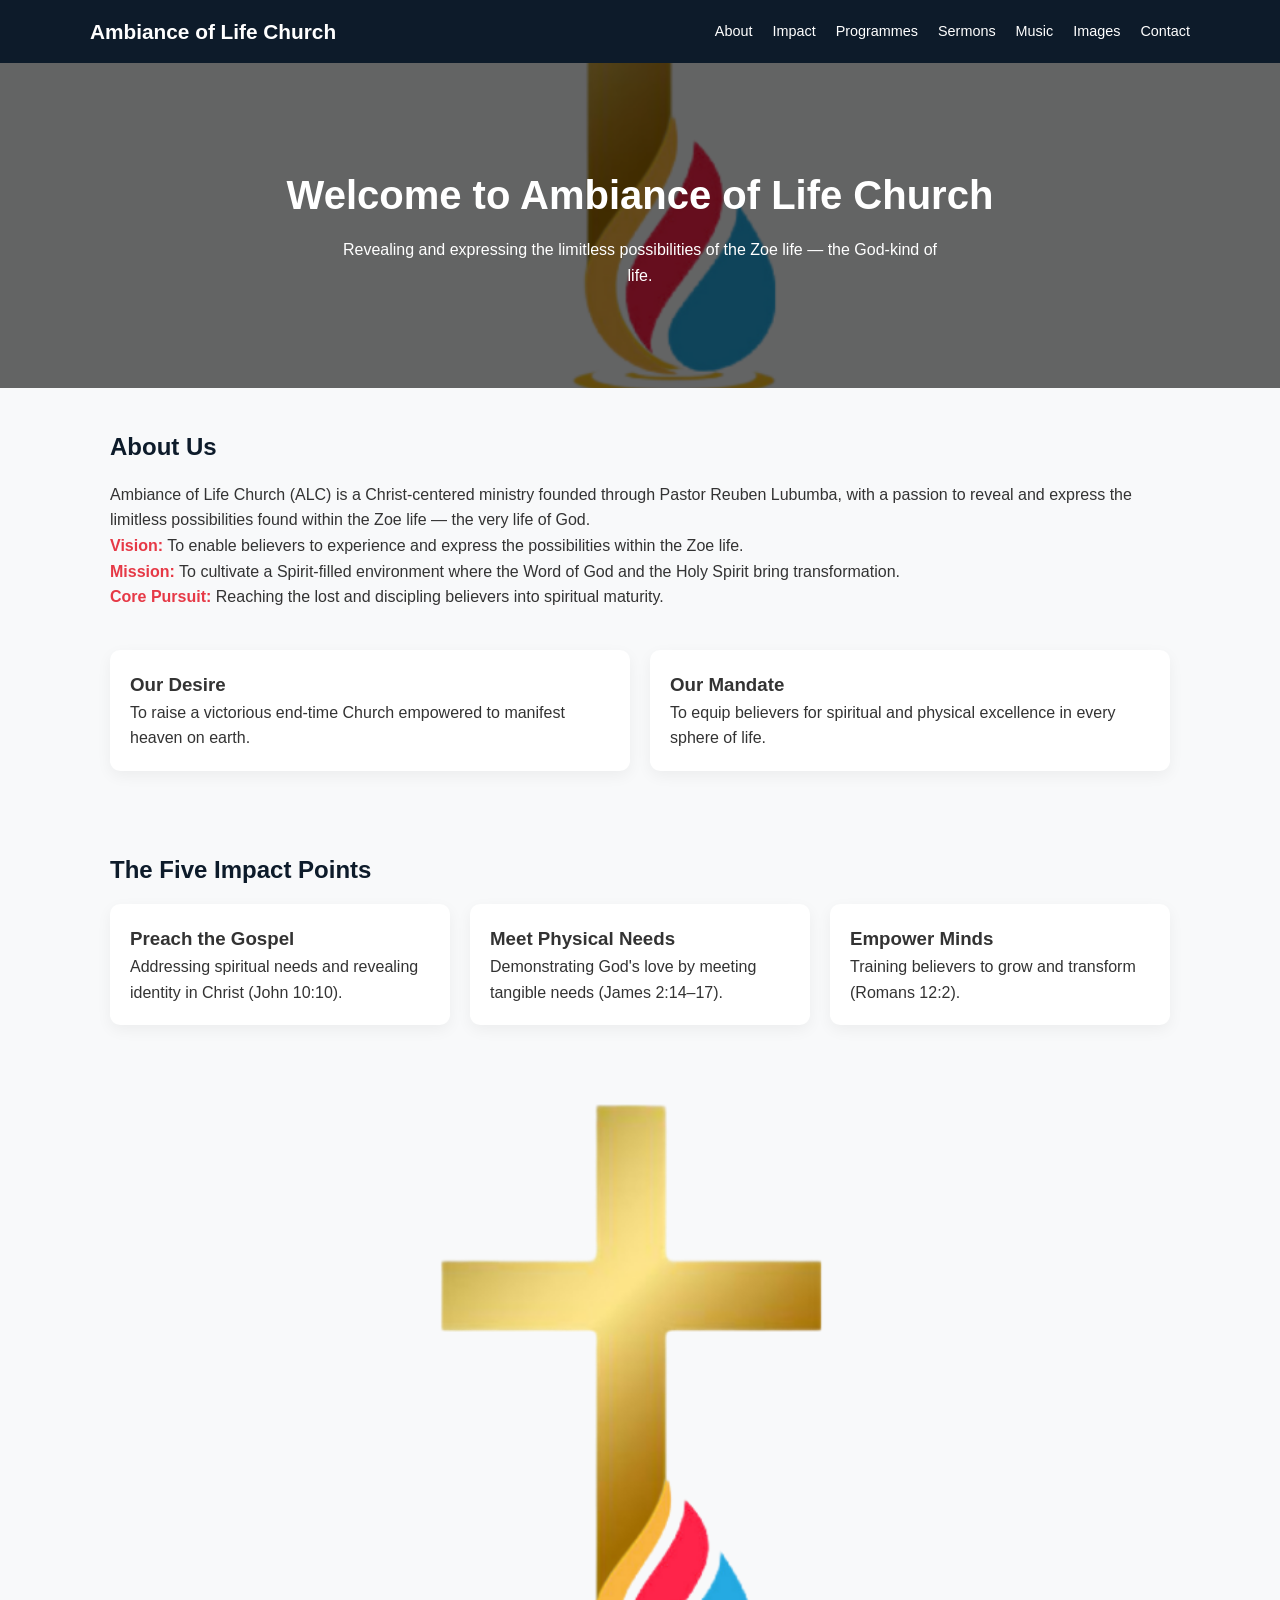
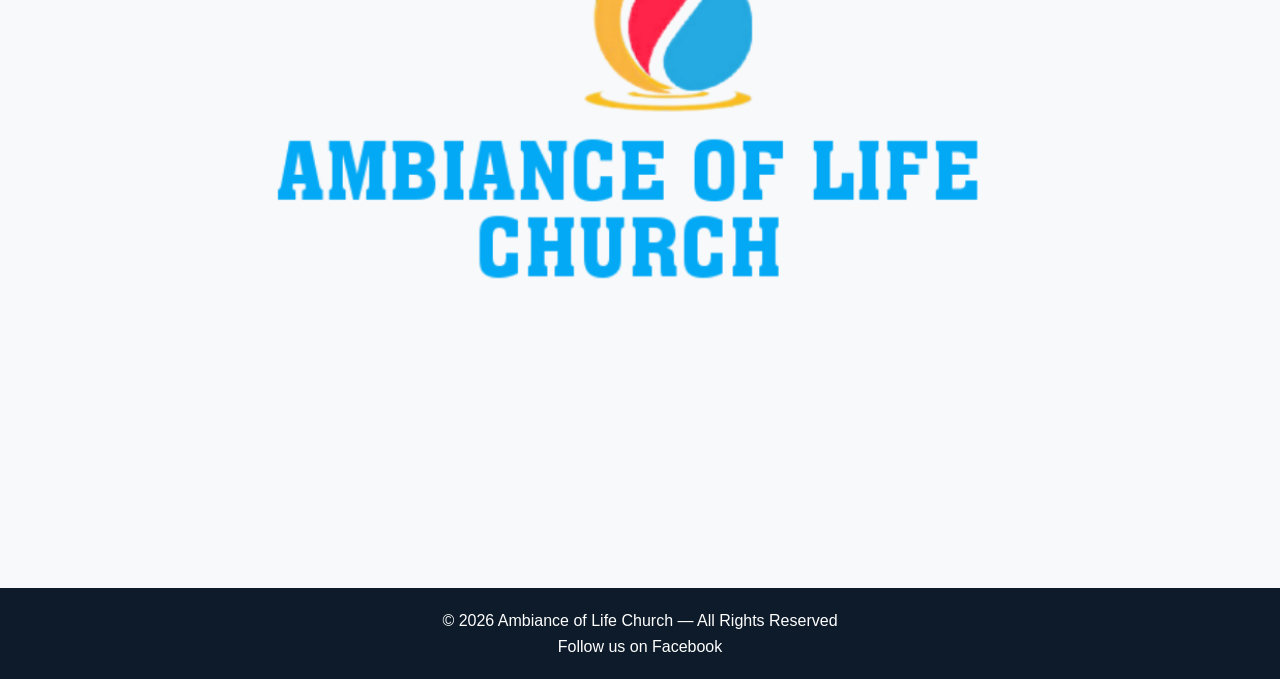
==== index.html @ 59836c92 "Add files via upload" ====
﻿<!DOCTYPE html>
<html lang="en">
<head>
  <meta charset="UTF-8" />
  <meta name="viewport" content="width=device-width, initial-scale=1.0" />
  <title>Ambiance of Life Church</title>

  <style>
    :root {
      --primary: #0d1b2a;
      --accent: #e63946;
      --light: #f8f9fa;
      --text: #333;
    }

    * {
      margin: 0;
      padding: 0;
      box-sizing: border-box;
      font-family: "Segoe UI", Tahoma, Geneva, Verdana, sans-serif;
    }

    body {
      background: var(--light);
      color: var(--text);
      line-height: 1.6;
    }

    /* HEADER */
    header {
      background: var(--primary);
      color: white;
      padding: 15px 20px;
      position: sticky;
      top: 0;
      z-index: 1000;
    }

    .nav {
      display: flex;
      justify-content: space-between;
      align-items: center;
      max-width: 1100px;
      margin: auto;
    }

    .logo {
      font-size: 1.3rem;
      font-weight: bold;
    }

    .menu {
      display: flex;
      gap: 20px;
    }

    .menu a {
      color: white;
      text-decoration: none;
      font-size: 0.9rem;
      transition: 0.3s;
    }

    .menu a:hover {
      color: var(--accent);
    }

    /* MOBILE MENU */
    .menu-toggle {
      display: none;
      font-size: 1.5rem;
      cursor: pointer;
    }

    @media(max-width: 768px) {
      .menu {
        position: absolute;
        top: 60px;
        left: 0;
        width: 100%;
        background: var(--primary);
        flex-direction: column;
        align-items: center;
        display: none;
      }

      .menu.active {
        display: flex;
      }

      .menu-toggle {
        display: block;
      }
    }

    /* HERO */
    .hero {
      background: linear-gradient(rgba(0,0,0,0.6), rgba(0,0,0,0.6)),
        url('IMAGES/ALC1.png') center/cover no-repeat;
      color: white;
      text-align: center;
      padding: 100px 20px;
    }

    .hero h1 {
      font-size: 2.5rem;
      margin-bottom: 10px;
    }

    .hero p {
      max-width: 600px;
      margin: auto;
    }

    /* CONTENT */
    .container {
      max-width: 1100px;
      margin: auto;
      padding: 40px 20px;
    }

    h2 {
      margin-bottom: 15px;
      color: var(--primary);
    }

    .section {
      margin-bottom: 40px;
    }

    .highlight {
      font-weight: bold;
      color: var(--accent);
    }

    /* GRID */
    .grid {
      display: grid;
      grid-template-columns: repeat(auto-fit, minmax(250px, 1fr));
      gap: 20px;
    }

    .card {
      background: white;
      padding: 20px;
      border-radius: 10px;
      box-shadow: 0 5px 15px rgba(0,0,0,0.05);
    }

    /* IMAGE */
    img {
      width: 100%;
      border-radius: 10px;
      margin-top: 15px;
    }

    /* FOOTER */
    footer {
      background: var(--primary);
      color: white;
      text-align: center;
      padding: 20px;
      margin-top: 40px;
    }
  </style>
</head>

<body>

  <!-- HEADER -->
  <header>
    <div class="nav">
      <div class="logo">Ambiance of Life Church</div>
      <div class="menu-toggle" onclick="toggleMenu()">☰</div>

      <nav class="menu" id="menu">
        <a href="#about">About</a>
        <a href="#impact">Impact</a>
        <a href="#">Programmes</a>
        <a href="#">Sermons</a>
        <a href="music.html">Music</a>
	<a href="gallery.html">Images</a>
        <a href="#">Contact</a>
      </nav>
    </div>
  </header>

  <!-- HERO -->
  <section class="hero">
    <h1>Welcome to Ambiance of Life Church</h1>
    <p>Revealing and expressing the limitless possibilities of the Zoe life — the God-kind of life.</p>
  </section>

  <!-- ABOUT -->
  <section class="container" id="about">
    <div class="section">
      <h2>About Us</h2>

      <p>
        Ambiance of Life Church (ALC) is a Christ-centered ministry founded through
        Pastor Reuben Lubumba, with a passion to reveal and express the limitless
        possibilities found within the Zoe life — the very life of God.
      </p>

      <p><span class="highlight">Vision:</span> To enable believers to experience and express the possibilities within the Zoe life.</p>

      <p><span class="highlight">Mission:</span> To cultivate a Spirit-filled environment where the Word of God and the Holy Spirit bring transformation.</p>

      <p><span class="highlight">Core Pursuit:</span> Reaching the lost and discipling believers into spiritual maturity.</p>
    </div>

    <!-- GRID SECTION -->
    <div class="grid">
      <div class="card">
        <h3>Our Desire</h3>
        <p>To raise a victorious end-time Church empowered to manifest heaven on earth.</p>
      </div>

      <div class="card">
        <h3>Our Mandate</h3>
        <p>To equip believers for spiritual and physical excellence in every sphere of life.</p>
      </div>
    </div>
  </section>

  <!-- IMPACT -->
  <section class="container" id="impact">
    <h2>The Five Impact Points</h2>

    <div class="grid">

      <div class="card">
        <h3>Preach the Gospel</h3>
        <p>Addressing spiritual needs and revealing identity in Christ (John 10:10).</p>
      </div>

      <div class="card">
        <h3>Meet Physical Needs</h3>
        <p>Demonstrating God's love by meeting tangible needs (James 2:14–17).</p>
      </div>

      <div class="card">
        <h3>Empower Minds</h3>
        <p>Training believers to grow and transform (Romans 12:2).</p>
      </div>

    </div>

    <img src="IMAGES/ALC1.png" alt="Church Image">
  </section>

  <!-- FOOTER -->
  <footer>
    <p>© 2026 Ambiance of Life Church — All Rights Reserved</p>
    <p>Follow us on Facebook</p>
  </footer>

  <!-- SCRIPT -->
  <script>
    function toggleMenu() {
      document.getElementById("menu").classList.toggle("active");
    }
  </script>

</body>
</html>
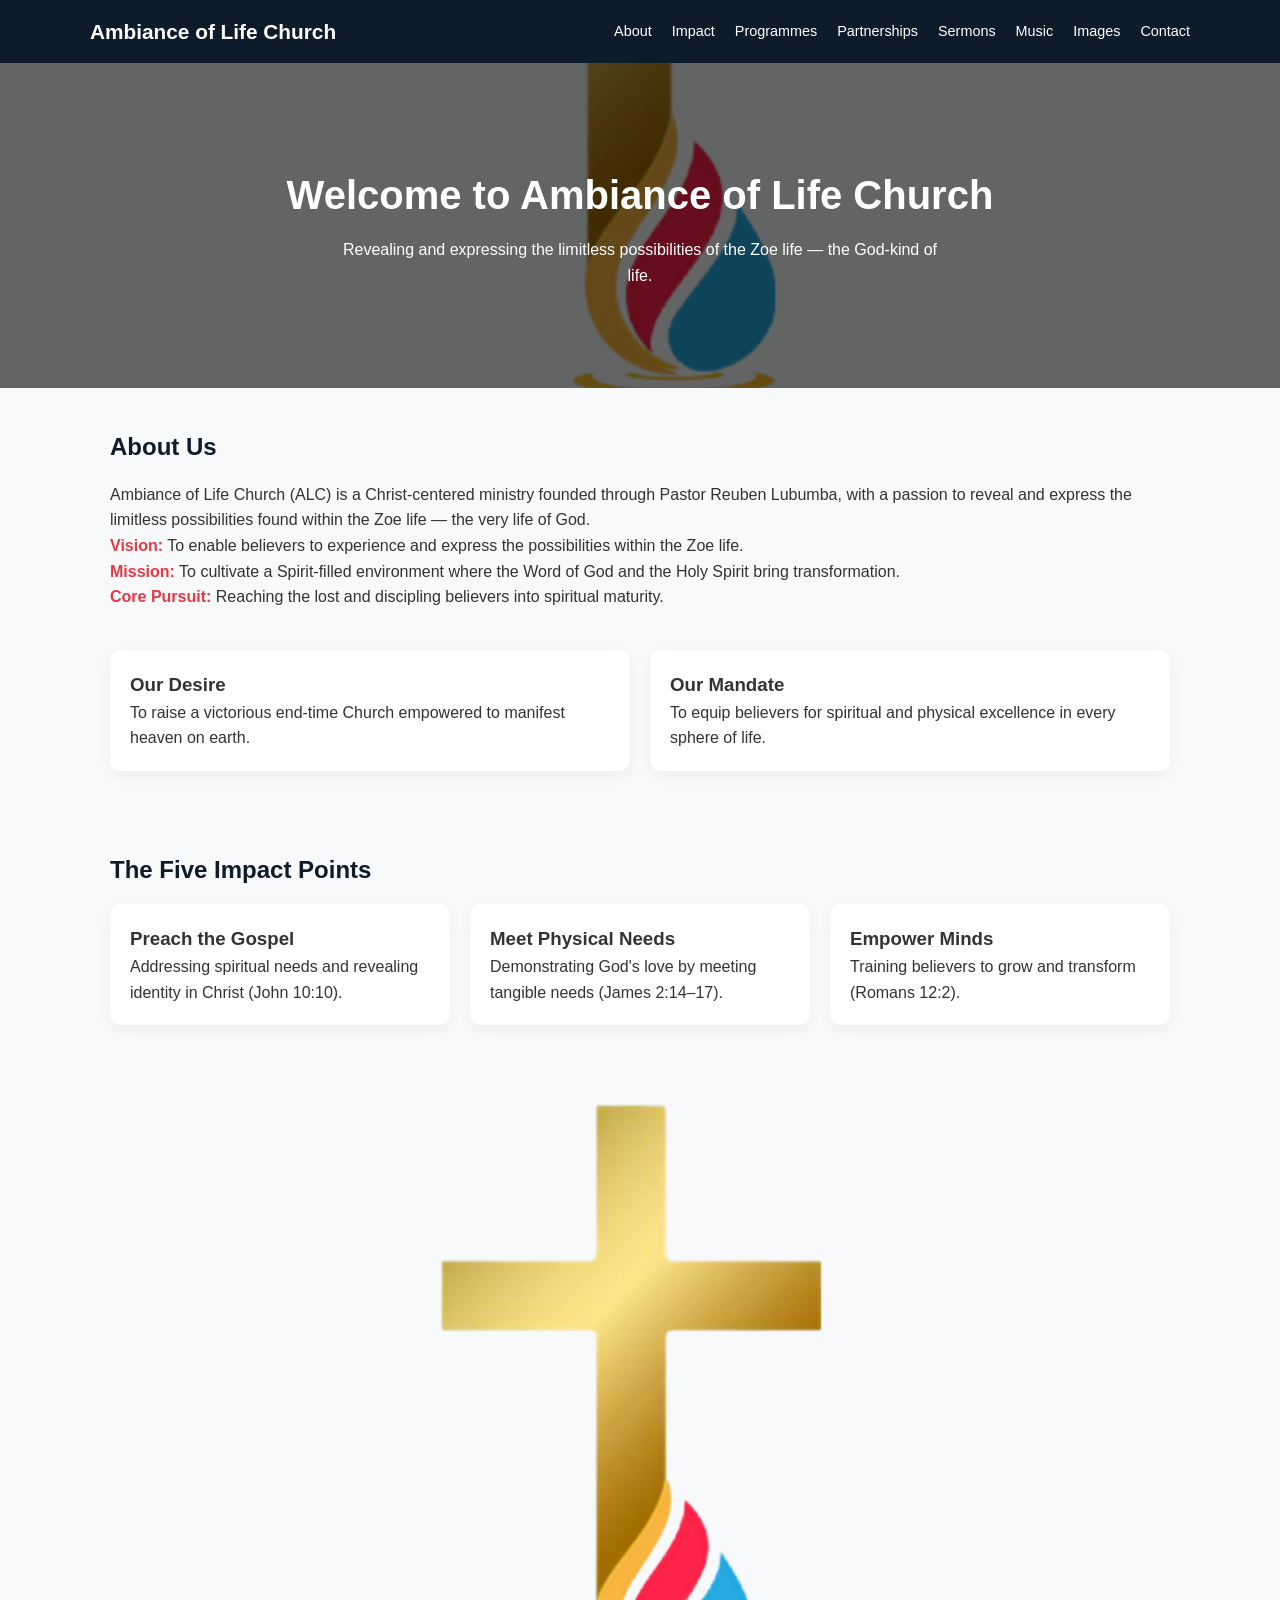
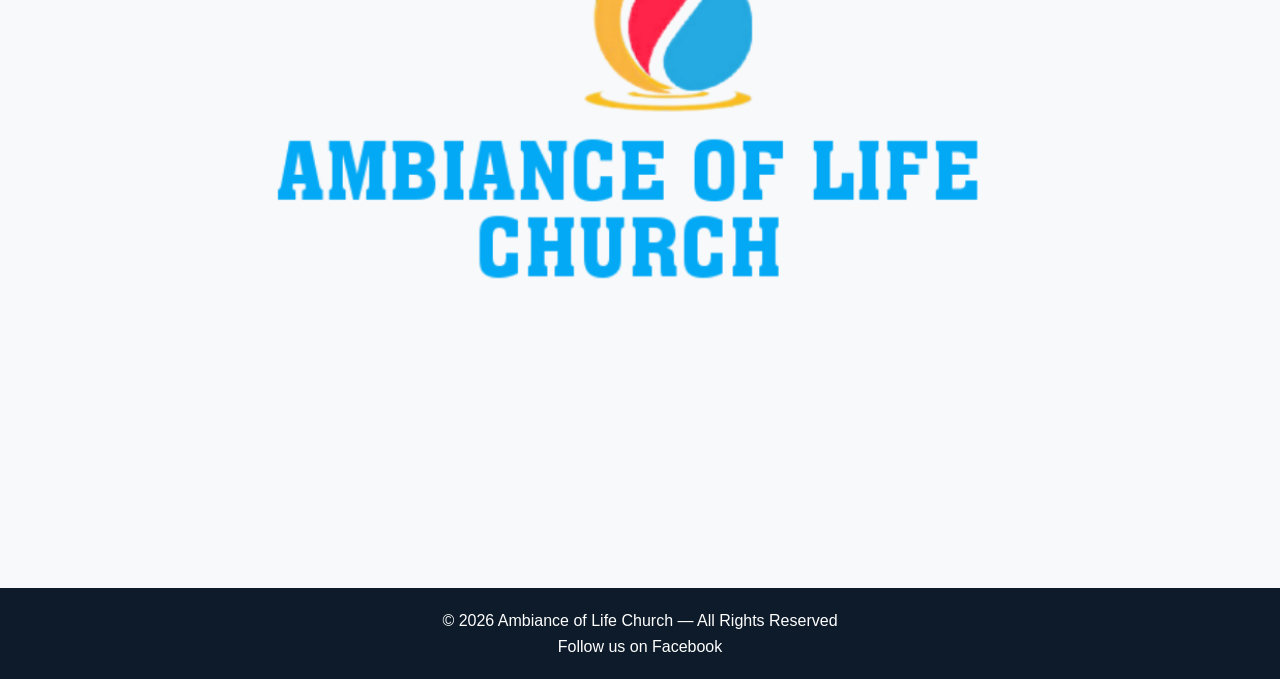
==== commit 63233b38: "Update index.html" ====
--- a/index.html
+++ b/index.html
@@ -177,7 +177,8 @@
         <a href="#about">About</a>
         <a href="#impact">Impact</a>
         <a href="#">Programmes</a>
-        <a href="#">Sermons</a>
+        <a href="poalc.html">Partnerships</a>
+		   <a href="#">Sermons</a>
         <a href="music.html">Music</a>
 	<a href="gallery.html">Images</a>
         <a href="#">Contact</a>
@@ -263,4 +264,4 @@
   </script>
 
 </body>
-</html>+</html>
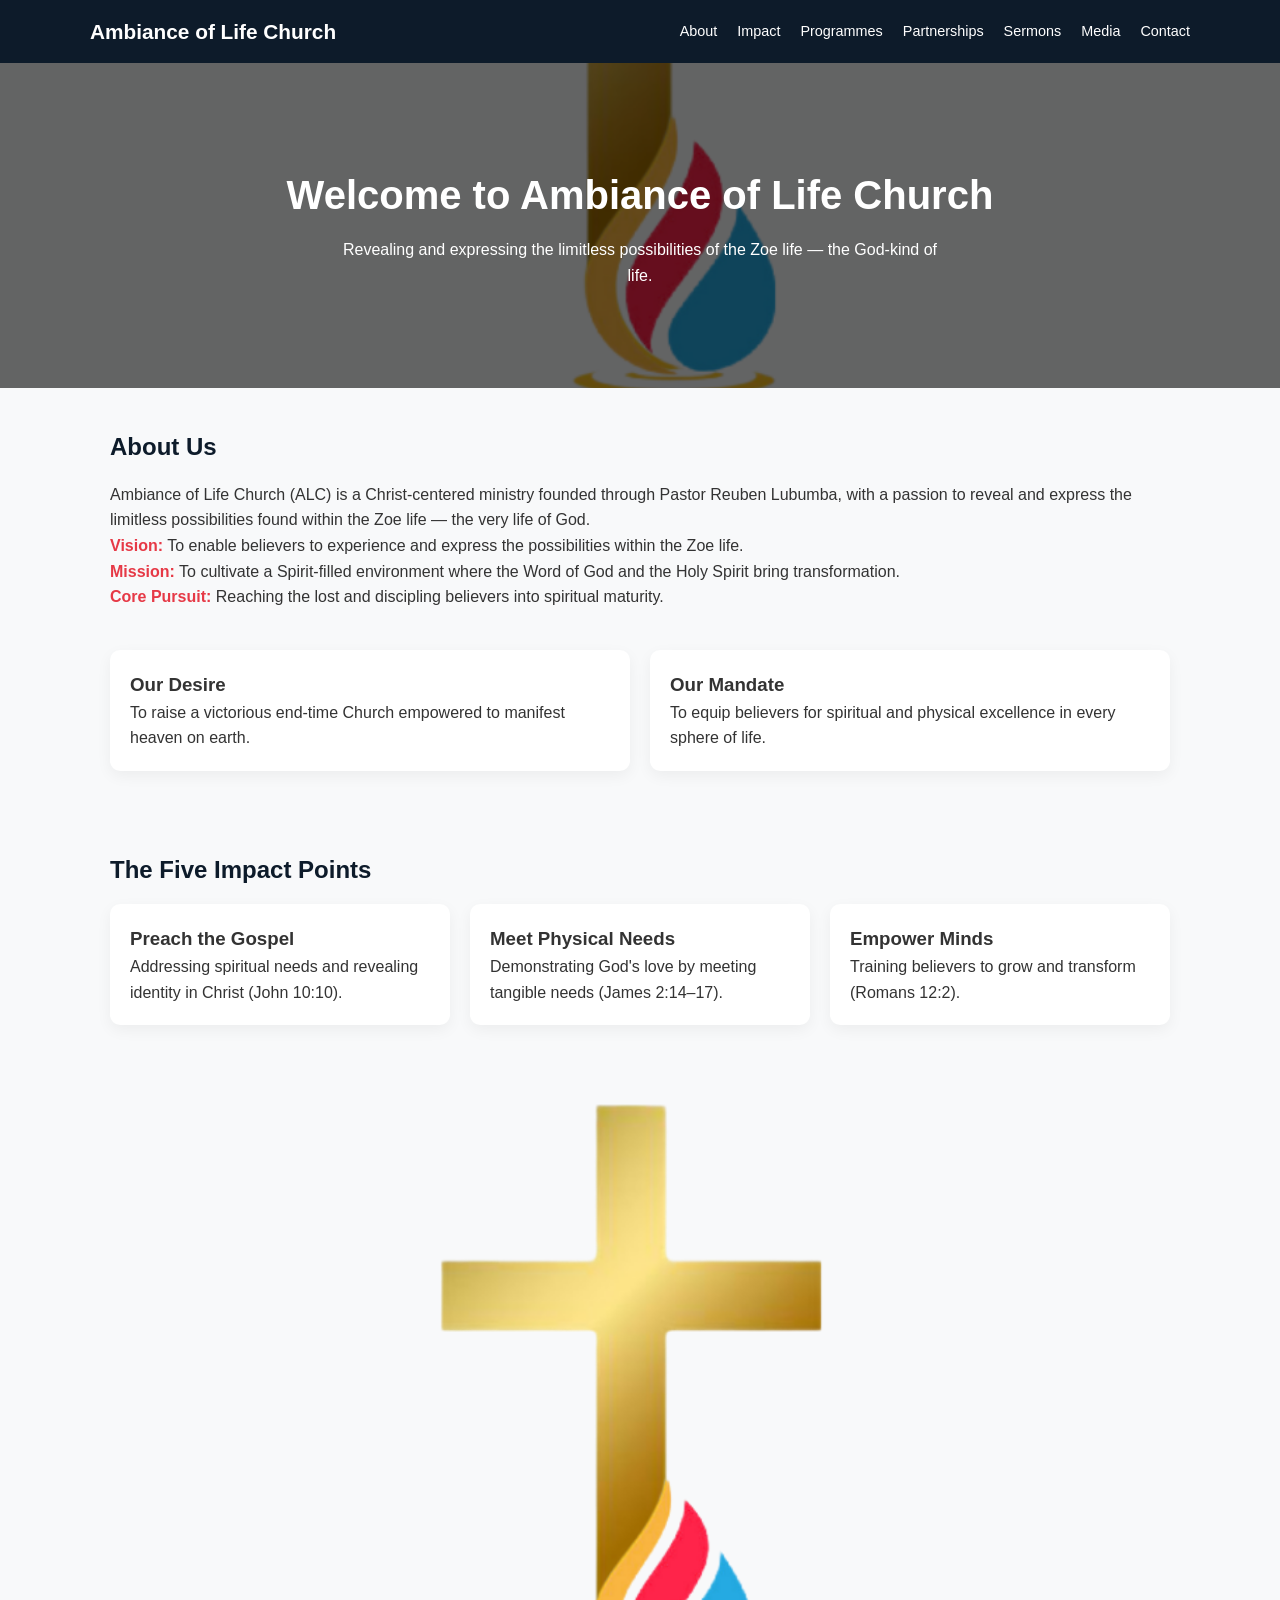
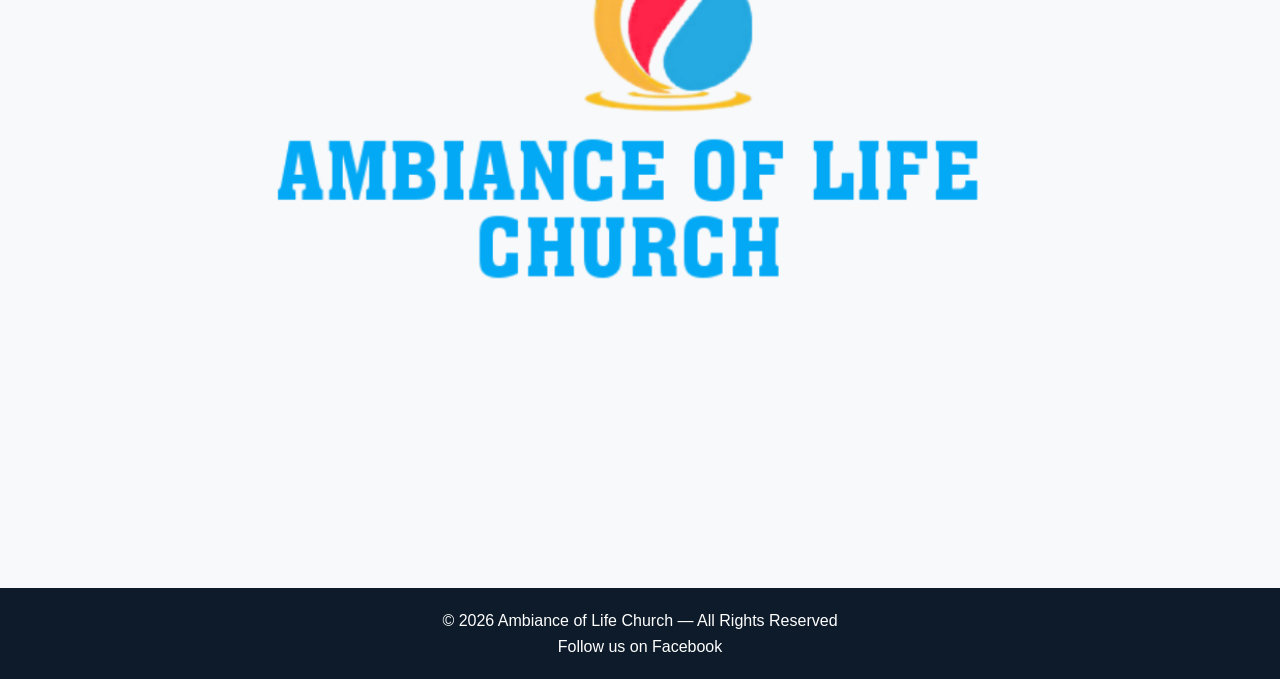
==== commit e03ca14c: "Update index.html" ====
--- a/index.html
+++ b/index.html
@@ -179,8 +179,7 @@
         <a href="#">Programmes</a>
         <a href="poalc.html">Partnerships</a>
 		   <a href="#">Sermons</a>
-        <a href="music.html">Music</a>
-	<a href="gallery.html">Images</a>
+        <a href="music.html">Media</a>
         <a href="#">Contact</a>
       </nav>
     </div>
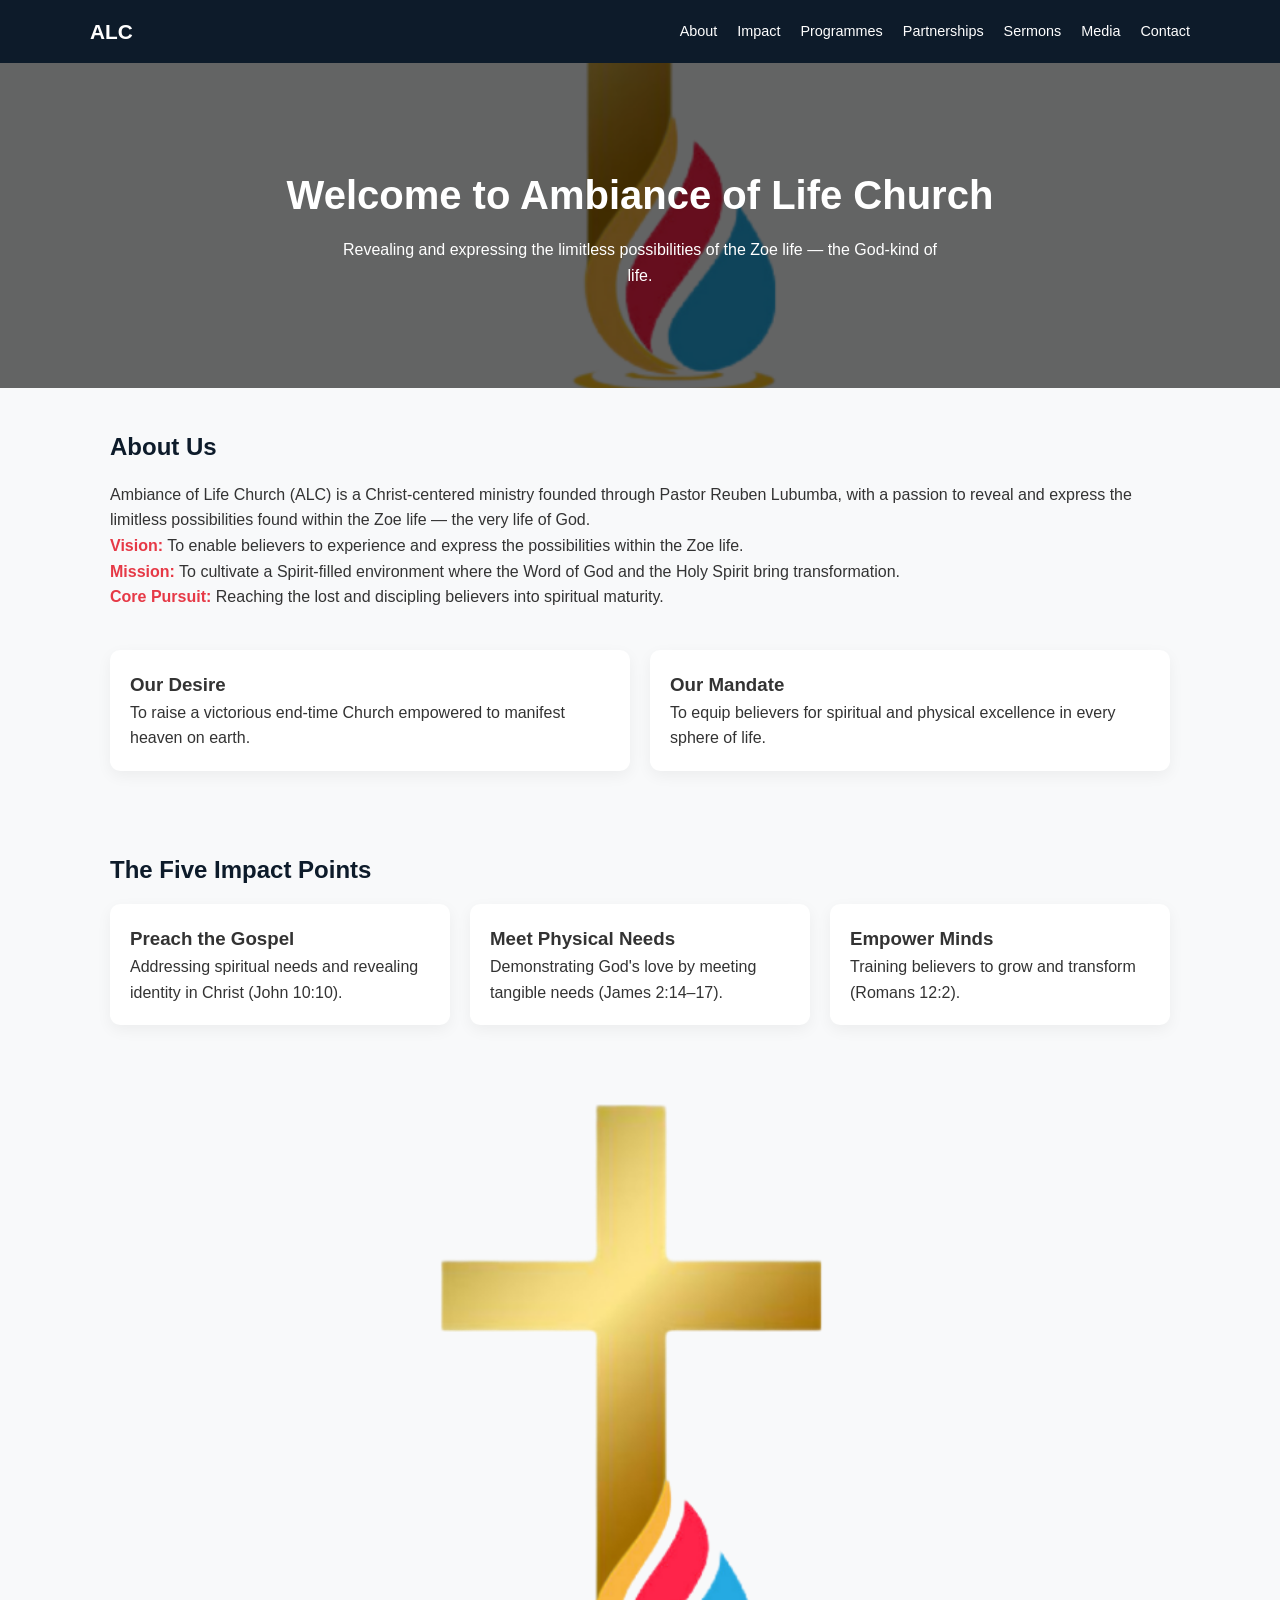
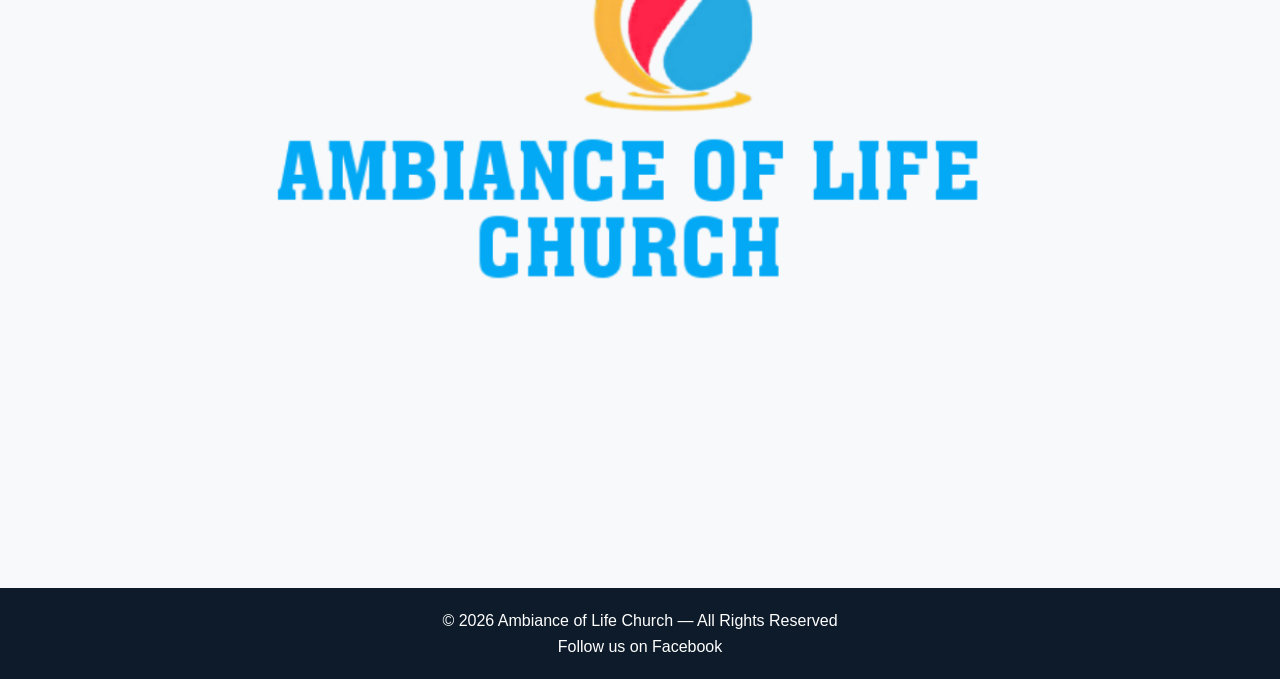
==== commit 2c10610c: "Update index.html" ====
--- a/index.html
+++ b/index.html
@@ -1,4 +1,4 @@
-﻿<!DOCTYPE html>
+<!DOCTYPE html>
 <html lang="en">
 <head>
   <meta charset="UTF-8" />
@@ -45,6 +45,11 @@
     }
 
     .logo {
+      font-size: 1.3rem;
+      font-weight: bold;
+      display: none;
+    }
+      #logo {
       font-size: 1.3rem;
       font-weight: bold;
     }
@@ -90,6 +95,13 @@
 
       .menu-toggle {
         display: block;
+
+      }
+      #logo{
+        display: none;
+      }
+      .logo{
+        display: block;
       }
     }
 
@@ -171,6 +183,7 @@
   <header>
     <div class="nav">
       <div class="logo">Ambiance of Life Church</div>
+       <div id="logo">ALC</div>
       <div class="menu-toggle" onclick="toggleMenu()">☰</div>
 
       <nav class="menu" id="menu">
